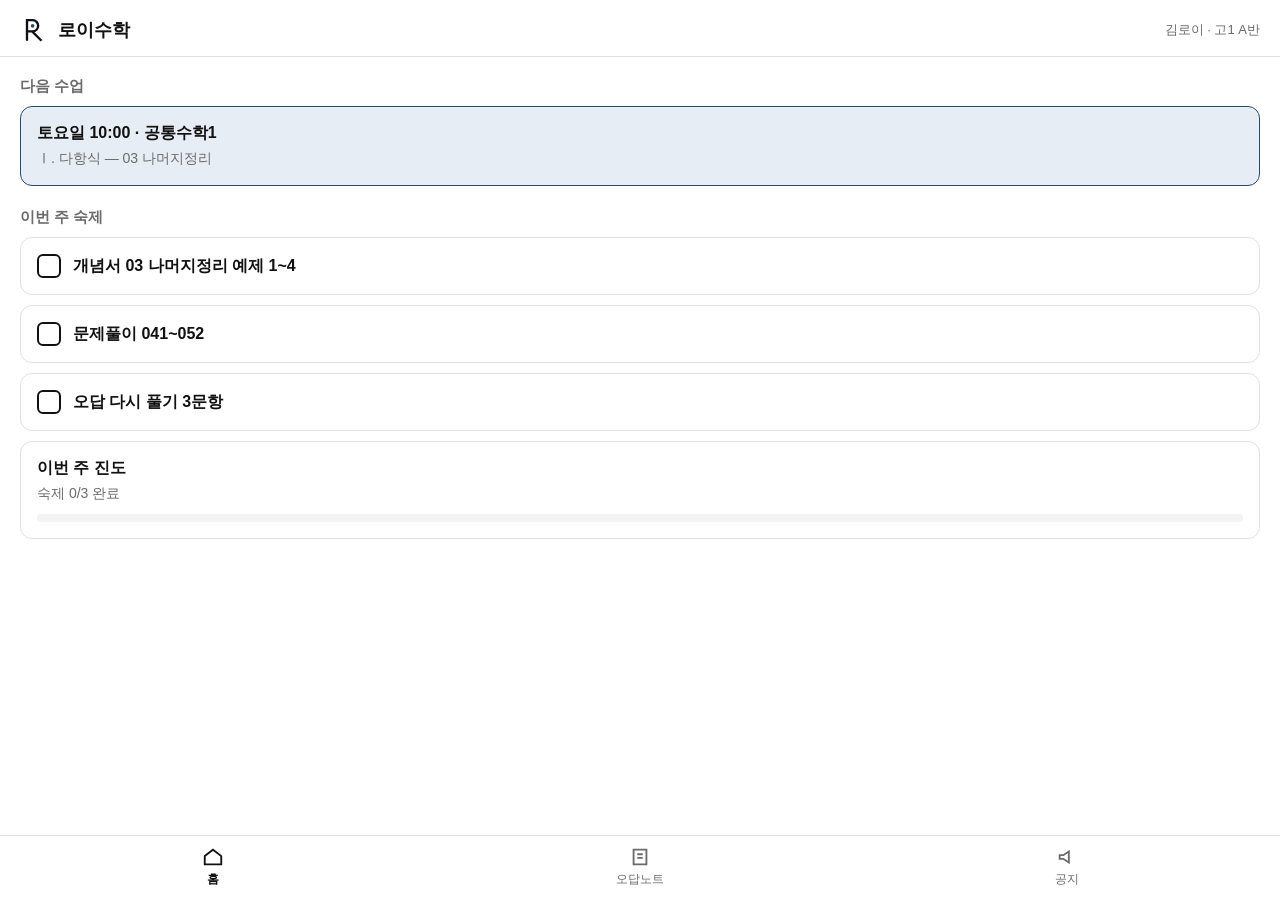
==== index.html @ 6f88b230 "로이수학 앱 시험판 (PWA) Co-Authored-By: Claude Opus 5.5 <noreply@anthropic.com>" ====
<!doctype html>
<html lang="ko">
<head>
<meta charset="utf-8">
<meta name="viewport" content="width=device-width, initial-scale=1, viewport-fit=cover">
<title>로이수학</title>
<meta name="theme-color" content="#ffffff">
<link rel="manifest" href="manifest.webmanifest">
<link rel="icon" href="icons/icon-192.png">
<link rel="apple-touch-icon" href="icons/apple-touch-icon.png">
<meta name="apple-mobile-web-app-capable" content="yes">
<meta name="mobile-web-app-capable" content="yes">
<meta name="apple-mobile-web-app-title" content="로이수학">
<meta name="apple-mobile-web-app-status-bar-style" content="default">
<style>
:root{--ink:#111;--mid:#6b6b6b;--line:#e2e2e2;--tint:#f4f4f4;--accent:#2b4a6f;--accent-tint:#e7edf4}
*{box-sizing:border-box;margin:0;padding:0}
html,body{background:#fff;color:var(--ink);font-family:-apple-system,"Apple SD Gothic Neo","Malgun Gothic","Noto Sans KR",sans-serif;
 -webkit-tap-highlight-color:transparent;word-break:keep-all}
body{padding:env(safe-area-inset-top) 0 calc(64px + env(safe-area-inset-bottom))}
header{display:flex;align-items:center;gap:10px;padding:16px 20px 12px;border-bottom:1px solid var(--line)}
header svg{width:28px;height:28px}
header b{font-size:18px}
header span{margin-left:auto;font-size:13px;color:var(--mid)}
main{padding:20px}
.tab{display:none}.tab.on{display:block}
h2{font-size:15px;color:var(--mid);font-weight:600;margin:22px 0 10px}
h2:first-child{margin-top:0}
.card{border:1px solid var(--line);border-radius:12px;padding:16px;margin-bottom:10px}
.card.hi{border-color:var(--accent);background:var(--accent-tint)}
.card .t{font-weight:700;font-size:16px}
.card .s{font-size:14px;color:var(--mid);margin-top:4px;line-height:1.5}
.row{display:flex;align-items:center;gap:12px}
.chk{width:24px;height:24px;border:2px solid var(--ink);border-radius:6px;flex:none;display:grid;place-items:center;font-size:15px;color:#fff}
.done .chk{background:var(--ink)}
.done .t{color:var(--mid);text-decoration:line-through}
.bar{height:8px;background:var(--tint);border-radius:4px;margin-top:10px;overflow:hidden}
.bar i{display:block;height:100%;background:var(--accent)}
.wrong .no{font-weight:700;color:var(--accent);font-variant-numeric:tabular-nums}
.tag{display:inline-block;font-size:12px;border:1px solid var(--line);border-radius:4px;padding:1px 6px;color:var(--mid);margin-left:6px}
.btn{display:block;width:100%;padding:14px;border:0;border-radius:10px;background:var(--ink);color:#fff;font-size:15px;font-weight:600;margin-top:6px}
form{display:grid;gap:8px;margin-bottom:12px}
input,select{font:inherit;font-size:16px;padding:12px;border:1px solid var(--line);border-radius:10px;background:#fff;color:var(--ink)}
nav{position:fixed;left:0;right:0;bottom:0;display:flex;background:#fff;border-top:1px solid var(--line);padding-bottom:env(safe-area-inset-bottom)}
nav button{flex:1;border:0;background:none;padding:10px 0 12px;font:inherit;font-size:12px;color:var(--mid);display:grid;justify-items:center;gap:3px}
nav button.on{color:var(--ink);font-weight:700}
nav svg{width:22px;height:22px;fill:none;stroke:currentColor;stroke-width:2}
.note{font-size:12px;color:var(--mid);text-align:center;margin-top:24px;line-height:1.6}
</style>
</head>
<body>
<header>
 <svg viewBox="0 0 120 120"><g transform="translate(10,10)"><path fill="none" stroke="#111" stroke-width="10" d="M20,96 V8 H44 A24,24 0 0 1 44,56 H22 M42,56 L82,96"/><circle cx="44" cy="32" r="8" fill="#2B4A6F"/></g></svg>
 <b>로이수학</b><span id="who">김로이 · 고1 A반</span>
</header>

<main>
 <section class="tab on" id="t-home">
  <h2>다음 수업</h2>
  <div class="card hi"><div class="t">토요일 10:00 · 공통수학1</div><div class="s">Ⅰ. 다항식 — 03 나머지정리</div></div>
  <h2>이번 주 숙제</h2>
  <div id="hw"></div>
  <div class="card"><div class="t">이번 주 진도</div><div class="s" id="hwp"></div><div class="bar"><i id="hwbar"></i></div></div>
 </section>

 <section class="tab" id="t-wrong">
  <h2>오답 추가</h2>
  <form id="wf">
   <select id="wsec"><option>01 다항식의 연산</option><option>02 항등식</option><option>03 나머지정리</option><option>04 인수분해</option></select>
   <input id="wno" inputmode="numeric" placeholder="교재 문항 번호 (예: 024)" required>
   <select id="wwhy"><option>개념</option><option>계산 실수</option><option>문제 잘못 읽음</option><option>풀이 방향</option></select>
   <button class="btn">추가</button>
  </form>
  <h2>내 오답 <span class="tag" id="wcnt"></span></h2>
  <div id="wl"></div>
 </section>

 <section class="tab" id="t-notice">
  <h2>공지</h2>
  <div class="card"><div class="t">12월 개원 안내</div><div class="s">테스트용 공지입니다. 실제 공지는 개원 후 이곳에 올라옵니다.</div></div>
  <div class="card"><div class="t">진단평가 결과 상담</div><div class="s">테스트용 공지입니다.</div></div>
  <p class="note">로이수학 앱 시험판 · 가상 학생 데이터<br>입력한 오답은 이 휴대폰에만 저장됩니다.</p>
 </section>
</main>

<nav>
 <button class="on" data-t="home"><svg viewBox="0 0 24 24"><path d="M3 11l9-7 9 7v9H3z"/></svg>홈</button>
 <button data-t="wrong"><svg viewBox="0 0 24 24"><path d="M5 4h14v16H5zM9 9h6M9 13h6"/></svg>오답노트</button>
 <button data-t="notice"><svg viewBox="0 0 24 24"><path d="M4 10v4h4l6 4V6l-6 4z"/></svg>공지</button>
</nav>

<script>
const store = {
  get(k, d) { try { return JSON.parse(localStorage.getItem(k)) ?? d } catch { return d } },
  set(k, v) { try { localStorage.setItem(k, JSON.stringify(v)) } catch {} }
};

document.querySelectorAll("nav button").forEach(b => b.onclick = () => {
  document.querySelectorAll("nav button").forEach(x => x.classList.toggle("on", x === b));
  document.querySelectorAll(".tab").forEach(s => s.classList.toggle("on", s.id === "t-" + b.dataset.t));
});

const HW = ["개념서 03 나머지정리 예제 1~4", "문제풀이 041~052", "오답 다시 풀기 3문항"];
function drawHW() {
  const done = store.get("hw", []);
  document.getElementById("hw").innerHTML = HW.map((h, i) =>
    `<div class="card row ${done.includes(i) ? "done" : ""}" data-i="${i}"><span class="chk">✓</span><span class="t">${h}</span></div>`).join("");
  document.querySelectorAll("#hw .card").forEach(c => c.onclick = () => {
    const i = +c.dataset.i, d = store.get("hw", []);
    store.set("hw", d.includes(i) ? d.filter(x => x !== i) : [...d, i]);
    drawHW();
  });
  const pct = Math.round(done.length / HW.length * 100);
  document.getElementById("hwp").textContent = `숙제 ${done.length}/${HW.length} 완료`;
  document.getElementById("hwbar").style.width = pct + "%";
}

function drawWrong() {
  const w = store.get("wrong", [{ sec: "02 항등식", no: "031", why: "개념" }]);
  document.getElementById("wcnt").textContent = w.length + "개";
  document.getElementById("wl").innerHTML = w.map((x, i) =>
    `<div class="card wrong row"><span class="no">${x.no}</span><span style="flex:1">${x.sec}<span class="tag">${x.why}</span></span>
     <button data-i="${i}" style="border:0;background:none;color:#6b6b6b;font-size:13px">해결</button></div>`).join("");
  document.querySelectorAll("#wl button").forEach(b => b.onclick = () => {
    const d = store.get("wrong", w); d.splice(+b.dataset.i, 1); store.set("wrong", d); drawWrong();
  });
}
document.getElementById("wf").onsubmit = e => {
  e.preventDefault();
  const d = store.get("wrong", [{ sec: "02 항등식", no: "031", why: "개념" }]);
  d.unshift({ sec: wsec.value, no: wno.value.padStart(3, "0"), why: wwhy.value });
  store.set("wrong", d); wno.value = ""; drawWrong();
};

drawHW(); drawWrong();
if ("serviceWorker" in navigator) navigator.serviceWorker.register("sw.js");
</script>
</body>
</html>
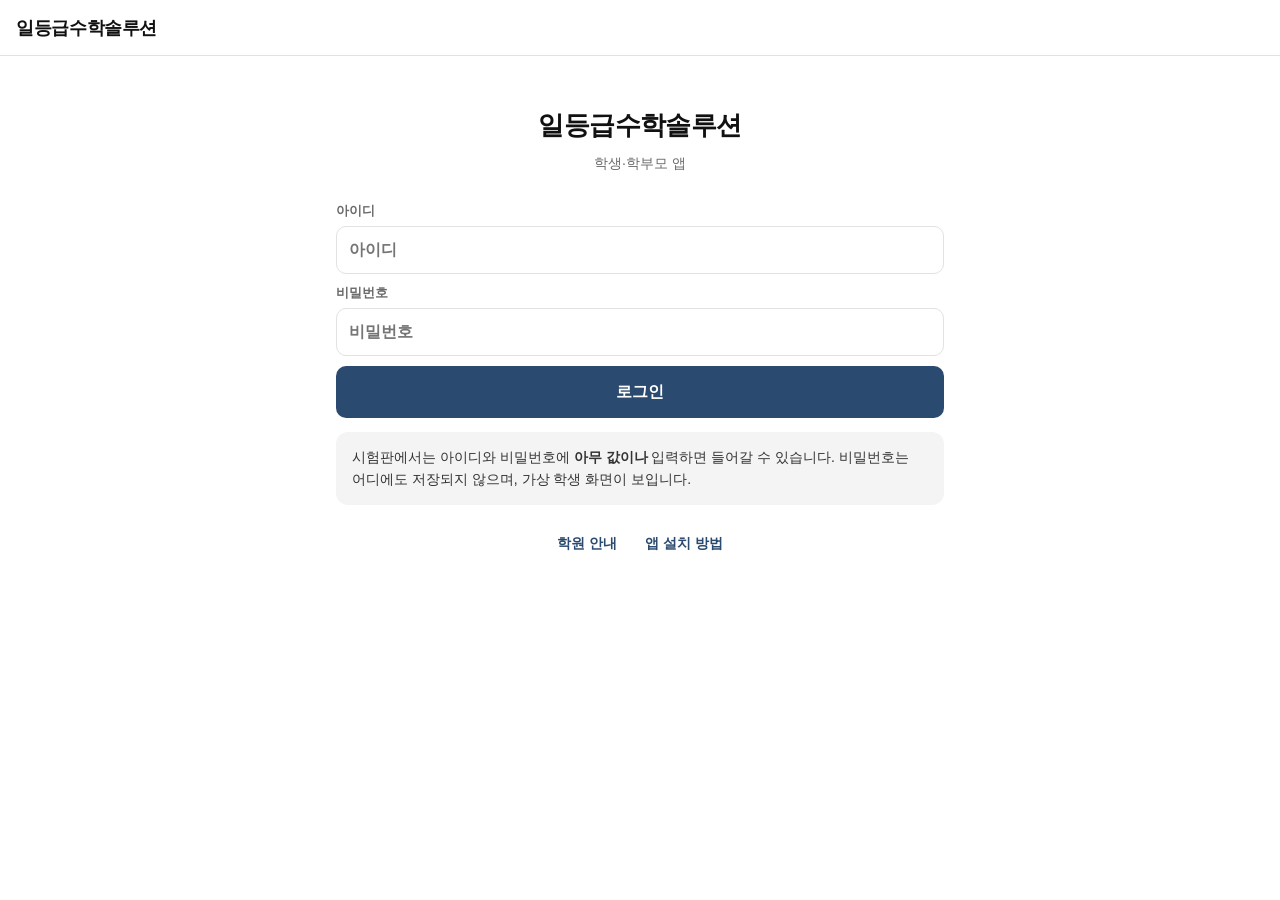
==== commit 8d42b3c8: "홈페이지형 개편, 학원명 일등급수학솔루션으로 변경, 임시 아이콘 Co-Authored-By: Claude Opus 5.5 <noreply@anthropic.com>" ====
--- a/index.html
+++ b/index.html
@@ -3,137 +3,28 @@
 <head>
 <meta charset="utf-8">
 <meta name="viewport" content="width=device-width, initial-scale=1, viewport-fit=cover">
-<title>로이수학</title>
+<title>일등급수학솔루션</title>
 <meta name="theme-color" content="#ffffff">
 <link rel="manifest" href="manifest.webmanifest">
 <link rel="icon" href="icons/icon-192.png">
 <link rel="apple-touch-icon" href="icons/apple-touch-icon.png">
 <meta name="apple-mobile-web-app-capable" content="yes">
 <meta name="mobile-web-app-capable" content="yes">
-<meta name="apple-mobile-web-app-title" content="로이수학">
+<meta name="apple-mobile-web-app-title" content="일등급수학">
 <meta name="apple-mobile-web-app-status-bar-style" content="default">
-<style>
-:root{--ink:#111;--mid:#6b6b6b;--line:#e2e2e2;--tint:#f4f4f4;--accent:#2b4a6f;--accent-tint:#e7edf4}
-*{box-sizing:border-box;margin:0;padding:0}
-html,body{background:#fff;color:var(--ink);font-family:-apple-system,"Apple SD Gothic Neo","Malgun Gothic","Noto Sans KR",sans-serif;
- -webkit-tap-highlight-color:transparent;word-break:keep-all}
-body{padding:env(safe-area-inset-top) 0 calc(64px + env(safe-area-inset-bottom))}
-header{display:flex;align-items:center;gap:10px;padding:16px 20px 12px;border-bottom:1px solid var(--line)}
-header svg{width:28px;height:28px}
-header b{font-size:18px}
-header span{margin-left:auto;font-size:13px;color:var(--mid)}
-main{padding:20px}
-.tab{display:none}.tab.on{display:block}
-h2{font-size:15px;color:var(--mid);font-weight:600;margin:22px 0 10px}
-h2:first-child{margin-top:0}
-.card{border:1px solid var(--line);border-radius:12px;padding:16px;margin-bottom:10px}
-.card.hi{border-color:var(--accent);background:var(--accent-tint)}
-.card .t{font-weight:700;font-size:16px}
-.card .s{font-size:14px;color:var(--mid);margin-top:4px;line-height:1.5}
-.row{display:flex;align-items:center;gap:12px}
-.chk{width:24px;height:24px;border:2px solid var(--ink);border-radius:6px;flex:none;display:grid;place-items:center;font-size:15px;color:#fff}
-.done .chk{background:var(--ink)}
-.done .t{color:var(--mid);text-decoration:line-through}
-.bar{height:8px;background:var(--tint);border-radius:4px;margin-top:10px;overflow:hidden}
-.bar i{display:block;height:100%;background:var(--accent)}
-.wrong .no{font-weight:700;color:var(--accent);font-variant-numeric:tabular-nums}
-.tag{display:inline-block;font-size:12px;border:1px solid var(--line);border-radius:4px;padding:1px 6px;color:var(--mid);margin-left:6px}
-.btn{display:block;width:100%;padding:14px;border:0;border-radius:10px;background:var(--ink);color:#fff;font-size:15px;font-weight:600;margin-top:6px}
-form{display:grid;gap:8px;margin-bottom:12px}
-input,select{font:inherit;font-size:16px;padding:12px;border:1px solid var(--line);border-radius:10px;background:#fff;color:var(--ink)}
-nav{position:fixed;left:0;right:0;bottom:0;display:flex;background:#fff;border-top:1px solid var(--line);padding-bottom:env(safe-area-inset-bottom)}
-nav button{flex:1;border:0;background:none;padding:10px 0 12px;font:inherit;font-size:12px;color:var(--mid);display:grid;justify-items:center;gap:3px}
-nav button.on{color:var(--ink);font-weight:700}
-nav svg{width:22px;height:22px;fill:none;stroke:currentColor;stroke-width:2}
-.note{font-size:12px;color:var(--mid);text-align:center;margin-top:24px;line-height:1.6}
-</style>
+<link rel="stylesheet" href="style.css">
 </head>
-<body>
-<header>
- <svg viewBox="0 0 120 120"><g transform="translate(10,10)"><path fill="none" stroke="#111" stroke-width="10" d="M20,96 V8 H44 A24,24 0 0 1 44,56 H22 M42,56 L82,96"/><circle cx="44" cy="32" r="8" fill="#2B4A6F"/></g></svg>
- <b>로이수학</b><span id="who">김로이 · 고1 A반</span>
-</header>
-
-<main>
- <section class="tab on" id="t-home">
-  <h2>다음 수업</h2>
-  <div class="card hi"><div class="t">토요일 10:00 · 공통수학1</div><div class="s">Ⅰ. 다항식 — 03 나머지정리</div></div>
-  <h2>이번 주 숙제</h2>
-  <div id="hw"></div>
-  <div class="card"><div class="t">이번 주 진도</div><div class="s" id="hwp"></div><div class="bar"><i id="hwbar"></i></div></div>
- </section>
-
- <section class="tab" id="t-wrong">
-  <h2>오답 추가</h2>
-  <form id="wf">
-   <select id="wsec"><option>01 다항식의 연산</option><option>02 항등식</option><option>03 나머지정리</option><option>04 인수분해</option></select>
-   <input id="wno" inputmode="numeric" placeholder="교재 문항 번호 (예: 024)" required>
-   <select id="wwhy"><option>개념</option><option>계산 실수</option><option>문제 잘못 읽음</option><option>풀이 방향</option></select>
-   <button class="btn">추가</button>
-  </form>
-  <h2>내 오답 <span class="tag" id="wcnt"></span></h2>
-  <div id="wl"></div>
- </section>
-
- <section class="tab" id="t-notice">
-  <h2>공지</h2>
-  <div class="card"><div class="t">12월 개원 안내</div><div class="s">테스트용 공지입니다. 실제 공지는 개원 후 이곳에 올라옵니다.</div></div>
-  <div class="card"><div class="t">진단평가 결과 상담</div><div class="s">테스트용 공지입니다.</div></div>
-  <p class="note">로이수학 앱 시험판 · 가상 학생 데이터<br>입력한 오답은 이 휴대폰에만 저장됩니다.</p>
- </section>
-</main>
-
-<nav>
- <button class="on" data-t="home"><svg viewBox="0 0 24 24"><path d="M3 11l9-7 9 7v9H3z"/></svg>홈</button>
- <button data-t="wrong"><svg viewBox="0 0 24 24"><path d="M5 4h14v16H5zM9 9h6M9 13h6"/></svg>오답노트</button>
- <button data-t="notice"><svg viewBox="0 0 24 24"><path d="M4 10v4h4l6 4V6l-6 4z"/></svg>공지</button>
+<body class="nonav">
+<header id="hd"></header>
+<main id="page"></main>
+<nav id="nav">
+ <a href="#home" data-n="home"><svg viewBox="0 0 24 24"><path d="M3 11l9-7 9 7v9H3z"/></svg>홈</a>
+ <a href="#class" data-n="class"><svg viewBox="0 0 24 24"><rect x="3" y="5" width="18" height="16" rx="2"/><path d="M3 10h18M8 3v4M16 3v4"/></svg>수업</a>
+ <a href="#hw" data-n="hw"><svg viewBox="0 0 24 24"><rect x="4" y="4" width="16" height="16" rx="3"/><path d="M8 12l3 3 5-6"/></svg>숙제</a>
+ <a href="#wrong" data-n="wrong"><svg viewBox="0 0 24 24"><path d="M5 4h14v16H5zM9 9h6M9 13h6"/></svg>오답노트</a>
+ <a href="#more" data-n="more"><svg viewBox="0 0 24 24"><rect x="4" y="4" width="6" height="6" rx="1"/><rect x="14" y="4" width="6" height="6" rx="1"/><rect x="4" y="14" width="6" height="6" rx="1"/><rect x="14" y="14" width="6" height="6" rx="1"/></svg>전체</a>
 </nav>
-
-<script>
-const store = {
-  get(k, d) { try { return JSON.parse(localStorage.getItem(k)) ?? d } catch { return d } },
-  set(k, v) { try { localStorage.setItem(k, JSON.stringify(v)) } catch {} }
-};
-
-document.querySelectorAll("nav button").forEach(b => b.onclick = () => {
-  document.querySelectorAll("nav button").forEach(x => x.classList.toggle("on", x === b));
-  document.querySelectorAll(".tab").forEach(s => s.classList.toggle("on", s.id === "t-" + b.dataset.t));
-});
-
-const HW = ["개념서 03 나머지정리 예제 1~4", "문제풀이 041~052", "오답 다시 풀기 3문항"];
-function drawHW() {
-  const done = store.get("hw", []);
-  document.getElementById("hw").innerHTML = HW.map((h, i) =>
-    `<div class="card row ${done.includes(i) ? "done" : ""}" data-i="${i}"><span class="chk">✓</span><span class="t">${h}</span></div>`).join("");
-  document.querySelectorAll("#hw .card").forEach(c => c.onclick = () => {
-    const i = +c.dataset.i, d = store.get("hw", []);
-    store.set("hw", d.includes(i) ? d.filter(x => x !== i) : [...d, i]);
-    drawHW();
-  });
-  const pct = Math.round(done.length / HW.length * 100);
-  document.getElementById("hwp").textContent = `숙제 ${done.length}/${HW.length} 완료`;
-  document.getElementById("hwbar").style.width = pct + "%";
-}
-
-function drawWrong() {
-  const w = store.get("wrong", [{ sec: "02 항등식", no: "031", why: "개념" }]);
-  document.getElementById("wcnt").textContent = w.length + "개";
-  document.getElementById("wl").innerHTML = w.map((x, i) =>
-    `<div class="card wrong row"><span class="no">${x.no}</span><span style="flex:1">${x.sec}<span class="tag">${x.why}</span></span>
-     <button data-i="${i}" style="border:0;background:none;color:#6b6b6b;font-size:13px">해결</button></div>`).join("");
-  document.querySelectorAll("#wl button").forEach(b => b.onclick = () => {
-    const d = store.get("wrong", w); d.splice(+b.dataset.i, 1); store.set("wrong", d); drawWrong();
-  });
-}
-document.getElementById("wf").onsubmit = e => {
-  e.preventDefault();
-  const d = store.get("wrong", [{ sec: "02 항등식", no: "031", why: "개념" }]);
-  d.unshift({ sec: wsec.value, no: wno.value.padStart(3, "0"), why: wwhy.value });
-  store.set("wrong", d); wno.value = ""; drawWrong();
-};
-
-drawHW(); drawWrong();
-if ("serviceWorker" in navigator) navigator.serviceWorker.register("sw.js");
-</script>
+<script src="data.js"></script>
+<script src="app.js"></script>
 </body>
 </html>
--- a/style.css
+++ b/style.css
@@ -0,0 +1,139 @@
+:root{--ink:#111;--mid:#6b6b6b;--soft:#9a9a9a;--line:#e2e2e2;--tint:#f4f4f4;--accent:#2b4a6f;--accent-tint:#e7edf4}
+*{box-sizing:border-box;margin:0;padding:0}
+html,body{background:#fff;color:var(--ink);font-family:-apple-system,"Apple SD Gothic Neo","Malgun Gothic","Noto Sans KR",sans-serif;
+ -webkit-tap-highlight-color:transparent;word-break:keep-all;overflow-wrap:anywhere;-webkit-text-size-adjust:100%}
+body{padding:env(safe-area-inset-top) env(safe-area-inset-right) calc(72px + env(safe-area-inset-bottom)) env(safe-area-inset-left)}
+body.nonav{padding-bottom:env(safe-area-inset-bottom)}
+a{color:inherit;text-decoration:none}
+button{font:inherit;color:inherit;cursor:pointer}
+
+header{position:sticky;top:0;z-index:5;display:flex;align-items:center;gap:10px;min-height:56px;padding:10px 16px;background:#fff;border-bottom:1px solid var(--line)}
+header .logo{display:flex;align-items:center;gap:8px;font-size:18px;font-weight:700}
+.wm{font-weight:800;letter-spacing:-.02em;white-space:nowrap}
+header .who{margin-left:auto;font-size:13px;color:var(--mid);white-space:nowrap}
+.back{display:flex;align-items:center;gap:2px;min-height:44px;padding:0 8px 0 0;border:0;background:none;font-size:15px;color:var(--accent);font-weight:600}
+
+main{padding:20px 16px;max-width:640px;margin:0 auto}
+h1{font-size:22px;margin-bottom:4px}
+.lead{font-size:14px;color:var(--mid);margin-bottom:18px;line-height:1.5}
+h2{font-size:15px;color:var(--mid);font-weight:600;margin:24px 0 10px;display:flex;align-items:center;gap:6px}
+h2:first-child{margin-top:0}
+h2 .more{margin-left:auto;font-size:13px;color:var(--accent);font-weight:600;padding:6px 0}
+
+.card{display:block;border:1px solid var(--line);border-radius:12px;padding:16px;margin-bottom:10px;background:#fff}
+.card.hi{border-color:var(--accent);background:var(--accent-tint)}
+.card .k{font-size:13px;color:var(--accent);font-weight:700;margin-bottom:4px}
+.card .t{font-weight:700;font-size:16px;line-height:1.4}
+.card .s{font-size:14px;color:var(--mid);margin-top:4px;line-height:1.55}
+.row{display:flex;align-items:center;gap:12px}
+.grow{flex:1;min-width:0}
+
+/* 요약 숫자 */
+.stats{display:grid;grid-template-columns:1fr 1fr;gap:10px;margin-bottom:10px}
+.stat{display:block;border:1px solid var(--line);border-radius:12px;padding:14px 16px;min-height:84px}
+.stat b{display:block;font-size:26px;font-variant-numeric:tabular-nums}
+.stat span{font-size:13px;color:var(--mid)}
+
+/* 메뉴 타일 */
+.tiles{display:grid;grid-template-columns:repeat(3,1fr);gap:10px}
+.tile{display:grid;justify-items:center;align-content:center;gap:8px;min-height:88px;padding:12px 4px;border:1px solid var(--line);border-radius:12px;background:#fff;font-size:14px;font-weight:600;text-align:center}
+.tile svg,.list svg,nav svg{width:24px;height:24px;fill:none;stroke:currentColor;stroke-width:1.8;stroke-linecap:round;stroke-linejoin:round}
+.tile svg{color:var(--accent)}
+
+/* 목록형 메뉴 */
+.list{border:1px solid var(--line);border-radius:12px;overflow:hidden;margin-bottom:10px}
+.list a,.list button{display:flex;align-items:center;gap:14px;width:100%;min-height:56px;padding:12px 16px;border:0;border-top:1px solid var(--line);background:#fff;font-size:16px;text-align:left}
+.list>:first-child{border-top:0}
+.list svg{color:var(--accent);flex:none}
+.list .arr{margin-left:auto;color:var(--soft)}
+
+/* 체크 */
+.chk{width:26px;height:26px;border:2px solid var(--ink);border-radius:7px;flex:none;display:grid;place-items:center;color:#fff}
+.chk svg{width:16px;height:16px;fill:none;stroke:currentColor;stroke-width:3}
+.done .chk{background:var(--ink)}
+.done .t{color:var(--mid);text-decoration:line-through}
+button.card{width:100%;text-align:left;min-height:60px}
+
+.bar{height:8px;background:var(--tint);border-radius:4px;margin-top:10px;overflow:hidden}
+.bar i{display:block;height:100%;background:var(--accent)}
+.bar.gray i{background:var(--ink)}
+.tag{display:inline-block;font-size:12px;border:1px solid var(--line);border-radius:4px;padding:1px 6px;color:var(--mid);font-weight:500;vertical-align:1px}
+.tag.ac{border-color:var(--accent);color:var(--accent)}
+.dday{font-size:12px;color:var(--mid);white-space:nowrap}
+.dday.on{color:var(--accent);font-weight:700}
+
+/* 시간표 */
+table{width:100%;border-collapse:collapse;font-size:15px}
+td,th{padding:12px 4px;border-top:1px solid var(--line);text-align:left}
+tr:first-child td,tr:first-child th{border-top:0}
+th{width:56px;font-weight:700}
+
+/* 진도 */
+.unit{font-weight:700;font-size:15px;margin:14px 0 6px}
+.unit:first-child{margin-top:0}
+.sec{display:flex;align-items:center;gap:10px;padding:9px 0;font-size:15px;border-top:1px solid var(--tint)}
+.sec .n{font-variant-numeric:tabular-nums;color:var(--mid);width:24px;flex:none}
+.sec.past{color:var(--mid)}
+.sec.now{color:var(--accent);font-weight:700}
+.sec .st{margin-left:auto;font-size:12px;white-space:nowrap}
+
+/* 칩 (필터·선택) */
+.chips{display:flex;flex-wrap:wrap;gap:8px;margin-bottom:12px}
+.chip{min-height:40px;padding:8px 14px;border:1px solid var(--line);border-radius:20px;background:#fff;font-size:14px}
+.chip.on{background:var(--ink);border-color:var(--ink);color:#fff;font-weight:600}
+
+/* 폼 */
+form{display:grid;gap:10px}
+label{font-size:13px;color:var(--mid);font-weight:600;display:grid;gap:6px}
+input,select,textarea{font:inherit;font-size:16px;width:100%;min-height:48px;padding:12px;border:1px solid var(--line);border-radius:10px;background:#fff;color:var(--ink)}
+input:focus,select:focus{outline:2px solid var(--accent);outline-offset:-1px}
+.btn{display:block;width:100%;min-height:52px;padding:14px;border:0;border-radius:10px;background:var(--ink);color:#fff;font-size:16px;font-weight:700;text-align:center}
+.btn.ac{background:var(--accent)}
+.btn.line{background:#fff;color:var(--ink);border:1px solid var(--line)}
+details.add{border:1px solid var(--line);border-radius:12px;margin-bottom:16px}
+details.add summary{list-style:none;min-height:52px;padding:14px 16px;font-weight:700;color:var(--accent);cursor:pointer}
+details.add summary::-webkit-details-marker{display:none}
+details.add form{padding:0 16px 16px}
+
+/* 오답 */
+.wrong .no{font-size:20px;font-weight:700;color:var(--accent);font-variant-numeric:tabular-nums;min-width:44px}
+.acts{display:flex;gap:8px;margin-top:12px}
+.acts button{flex:1;min-height:44px;border:1px solid var(--line);border-radius:10px;background:#fff;font-size:14px;font-weight:600}
+.acts button.on{border-color:var(--accent);background:var(--accent-tint);color:var(--accent)}
+.empty{padding:28px 16px;text-align:center;color:var(--mid);font-size:14px;border:1px dashed var(--line);border-radius:12px}
+
+/* 공지 */
+details.ntc{border:1px solid var(--line);border-radius:12px;margin-bottom:10px}
+details.ntc summary{list-style:none;padding:14px 16px;cursor:pointer;min-height:56px}
+details.ntc summary::-webkit-details-marker{display:none}
+details.ntc .d{font-size:12px;color:var(--mid);margin-bottom:2px}
+details.ntc .t{font-weight:700;font-size:16px}
+details.ntc p{padding:0 16px 16px;font-size:15px;line-height:1.6;color:#333}
+
+/* 성적 */
+.big{font-size:32px;font-weight:700;font-variant-numeric:tabular-nums}
+.big small{font-size:15px;color:var(--mid);font-weight:500}
+.ur{display:flex;align-items:center;gap:10px;font-size:14px;margin-top:10px}
+.ur .nm{flex:1;min-width:0}
+.ur .bar{flex:1.2;margin:0}
+.ur .v{width:34px;text-align:right;font-variant-numeric:tabular-nums;color:var(--mid)}
+
+/* 안내 */
+ul.dot{list-style:none}
+ul.dot li{position:relative;padding-left:14px;font-size:15px;line-height:1.6;margin:4px 0}
+ul.dot li::before{content:"";position:absolute;left:2px;top:.7em;width:5px;height:5px;border-radius:50%;background:var(--mid)}
+.box{background:var(--tint);border-radius:12px;padding:14px 16px;font-size:14px;line-height:1.6;color:#333;margin:14px 0}
+
+/* 로그인 */
+.login{padding-top:32px}
+.login .mark{display:grid;justify-items:center;gap:10px;margin-bottom:28px;text-align:center}
+.login .mark .wm{font-size:26px}
+.login .links{display:flex;justify-content:center;gap:20px;margin-top:20px;font-size:14px;color:var(--accent);font-weight:600}
+.login .links a{padding:10px 4px}
+
+nav{position:fixed;left:0;right:0;bottom:0;z-index:5;display:flex;background:#fff;border-top:1px solid var(--line);padding:0 env(safe-area-inset-right) env(safe-area-inset-bottom) env(safe-area-inset-left)}
+nav a{flex:1;min-width:0;padding:8px 0 10px;font-size:12px;color:var(--mid);display:grid;justify-items:center;gap:3px;min-height:56px}
+nav a.on{color:var(--ink);font-weight:700}
+nav a.on svg{color:var(--accent);stroke-width:2.2}
+body.nonav nav{display:none}
+.note{font-size:12px;color:var(--mid);text-align:center;margin-top:28px;line-height:1.6}
